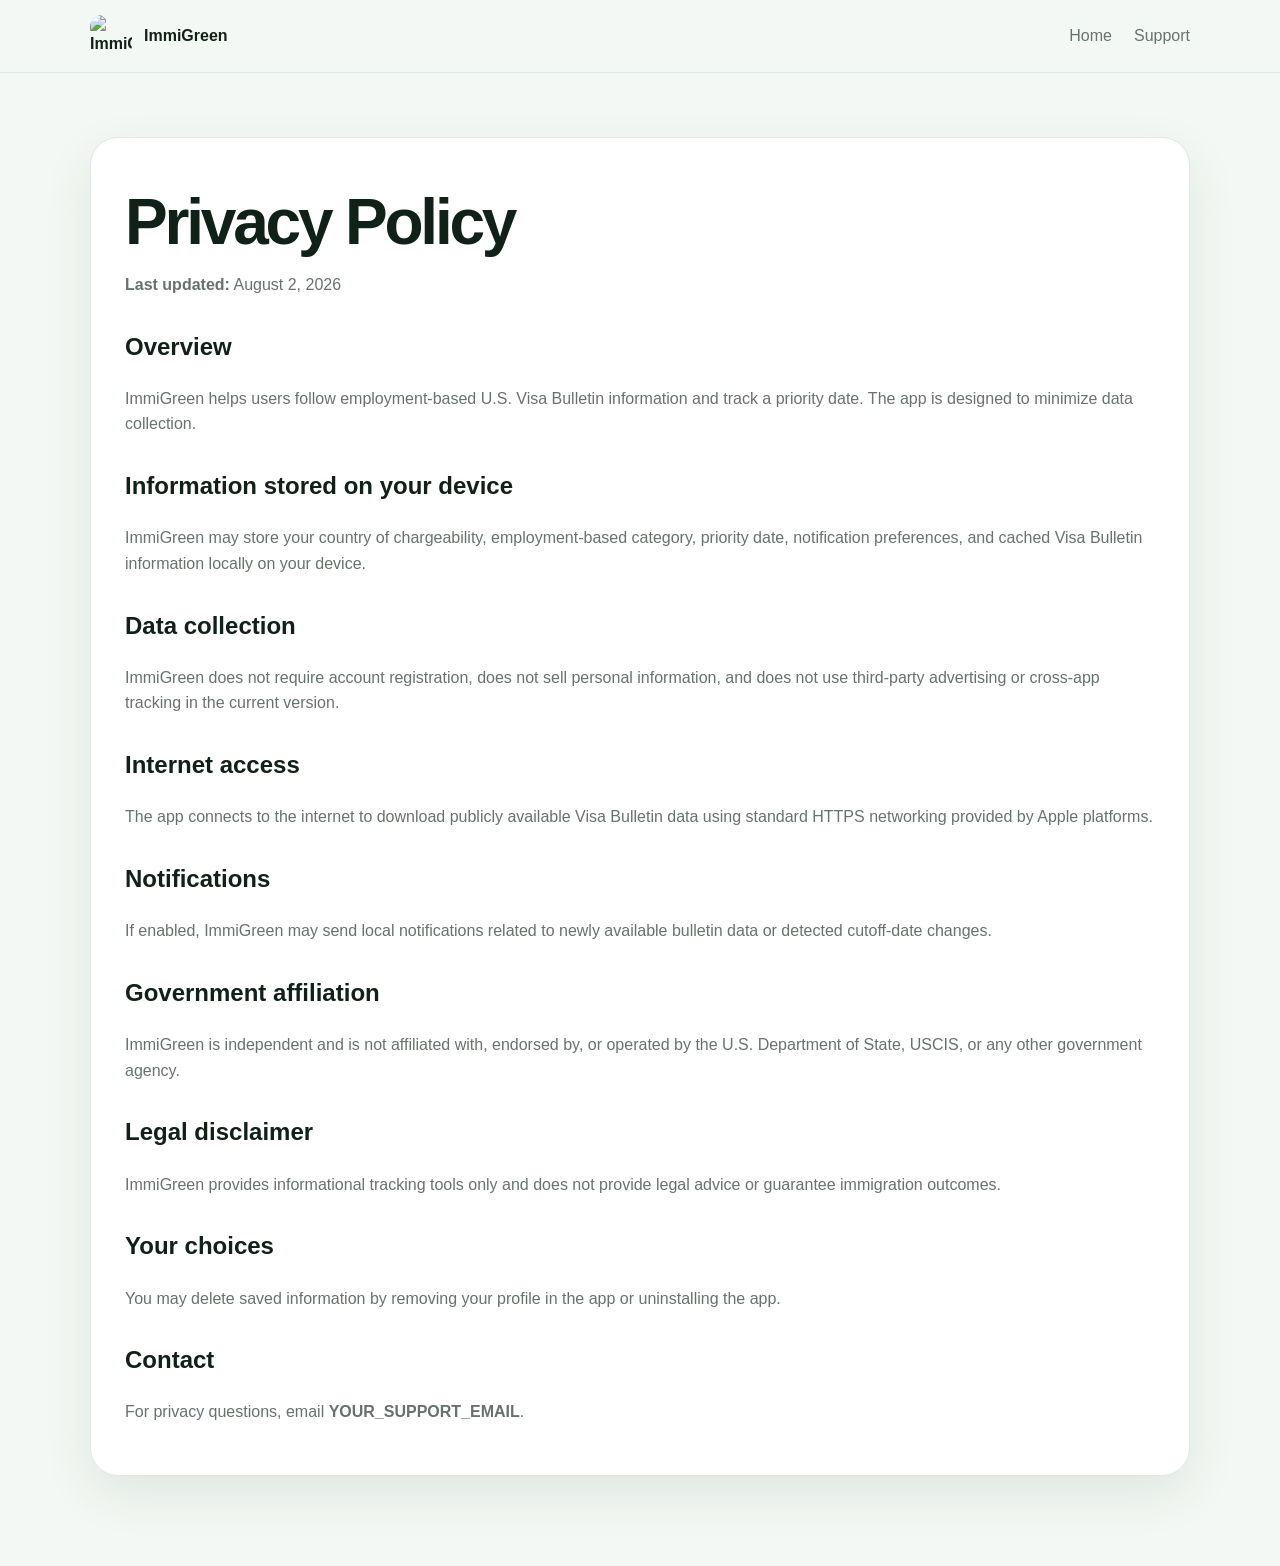
==== privacy.html @ d32b67b3 "Add files via upload" ====
<!doctype html><html lang="en"><head><meta charset="utf-8"><meta name="viewport" content="width=device-width,initial-scale=1">
<title>Privacy Policy — ImmiGreen</title><link rel="icon" href="assets/immigreen-logo.png"><link rel="stylesheet" href="styles.css"></head><body>
<nav><div class="container nav"><a class="brand" href="index.html"><img src="assets/immigreen-logo.png" alt="ImmiGreen logo">ImmiGreen</a><div class="links"><a href="index.html">Home</a><a href="support.html">Support</a></div></div></nav>
<main class="legal"><div class="container"><article><h1>Privacy Policy</h1><p><strong>Last updated:</strong> August 2, 2026</p>
<h2>Overview</h2><p>ImmiGreen helps users follow employment-based U.S. Visa Bulletin information and track a priority date. The app is designed to minimize data collection.</p>
<h2>Information stored on your device</h2><p>ImmiGreen may store your country of chargeability, employment-based category, priority date, notification preferences, and cached Visa Bulletin information locally on your device.</p>
<h2>Data collection</h2><p>ImmiGreen does not require account registration, does not sell personal information, and does not use third-party advertising or cross-app tracking in the current version.</p>
<h2>Internet access</h2><p>The app connects to the internet to download publicly available Visa Bulletin data using standard HTTPS networking provided by Apple platforms.</p>
<h2>Notifications</h2><p>If enabled, ImmiGreen may send local notifications related to newly available bulletin data or detected cutoff-date changes.</p>
<h2>Government affiliation</h2><p>ImmiGreen is independent and is not affiliated with, endorsed by, or operated by the U.S. Department of State, USCIS, or any other government agency.</p>
<h2>Legal disclaimer</h2><p>ImmiGreen provides informational tracking tools only and does not provide legal advice or guarantee immigration outcomes.</p>
<h2>Your choices</h2><p>You may delete saved information by removing your profile in the app or uninstalling the app.</p>
<h2>Contact</h2><p>For privacy questions, email <strong>YOUR_SUPPORT_EMAIL</strong>.</p></article></div></main></body></html>
---- styles.css ----
body{margin:0;font-family:-apple-system,BlinkMacSystemFont,"Segoe UI",sans-serif;background:#f4f8f4;color:#102118;line-height:1.6}
a{text-decoration:none;color:inherit}.container{width:min(1100px,calc(100% - 32px));margin:auto}
nav{position:sticky;top:0;background:rgba(244,248,244,.9);backdrop-filter:blur(16px);border-bottom:1px solid #dfe8e2;z-index:5}
.nav{display:flex;justify-content:space-between;align-items:center;min-height:72px}.brand{display:flex;gap:12px;align-items:center;font-weight:800}
.brand img{width:42px;height:42px;border-radius:12px}.links{display:flex;gap:22px;align-items:center;color:#66736c}
.btn{display:inline-block;padding:13px 20px;border-radius:999px;font-weight:700}.primary{background:#0f6b4f;color:#fff}.secondary{background:#fff;border:1px solid #dfe8e2}
.hero{padding:80px 0}.grid{display:grid;grid-template-columns:1.1fr .9fr;gap:48px;align-items:center}
h1{font-size:clamp(3rem,7vw,5.7rem);line-height:1;letter-spacing:-.05em;margin:18px 0}.lead{font-size:1.2rem;color:#66736c}
.logo-card,.card,article{background:#fff;border:1px solid #dfe8e2;border-radius:28px;box-shadow:0 18px 50px rgba(15,50,35,.09)}
.logo-card{padding:24px}.logo-card img{width:100%;border-radius:24px;display:block}
.section{padding:64px 0}.section h2{font-size:clamp(2rem,5vw,3.2rem);margin:0 0 12px}.muted{color:#66736c}
.features{display:grid;grid-template-columns:repeat(3,1fr);gap:20px}.card{padding:24px}.icon{width:48px;height:48px;border-radius:14px;background:#e6f5ec;display:grid;place-items:center;color:#0f6b4f;font-size:1.4rem;margin-bottom:16px}
.cta{padding:70px 0 90px}.cta-box{background:linear-gradient(135deg,#0b4f3d,#159a67);color:#fff;border-radius:30px;padding:44px;text-align:center}
footer{border-top:1px solid #dfe8e2;padding:28px 0;color:#66736c}.footer{display:flex;justify-content:space-between;gap:20px;flex-wrap:wrap}
.legal{padding:64px 0 90px}.legal article{padding:34px}.legal h1{font-size:clamp(2.5rem,5vw,4rem)}.legal h2{margin-top:30px}.legal p,.legal li{color:#66736c}
@media(max-width:820px){.grid,.features{grid-template-columns:1fr}.links a:not(.btn){display:none}.hero{padding-top:50px}}
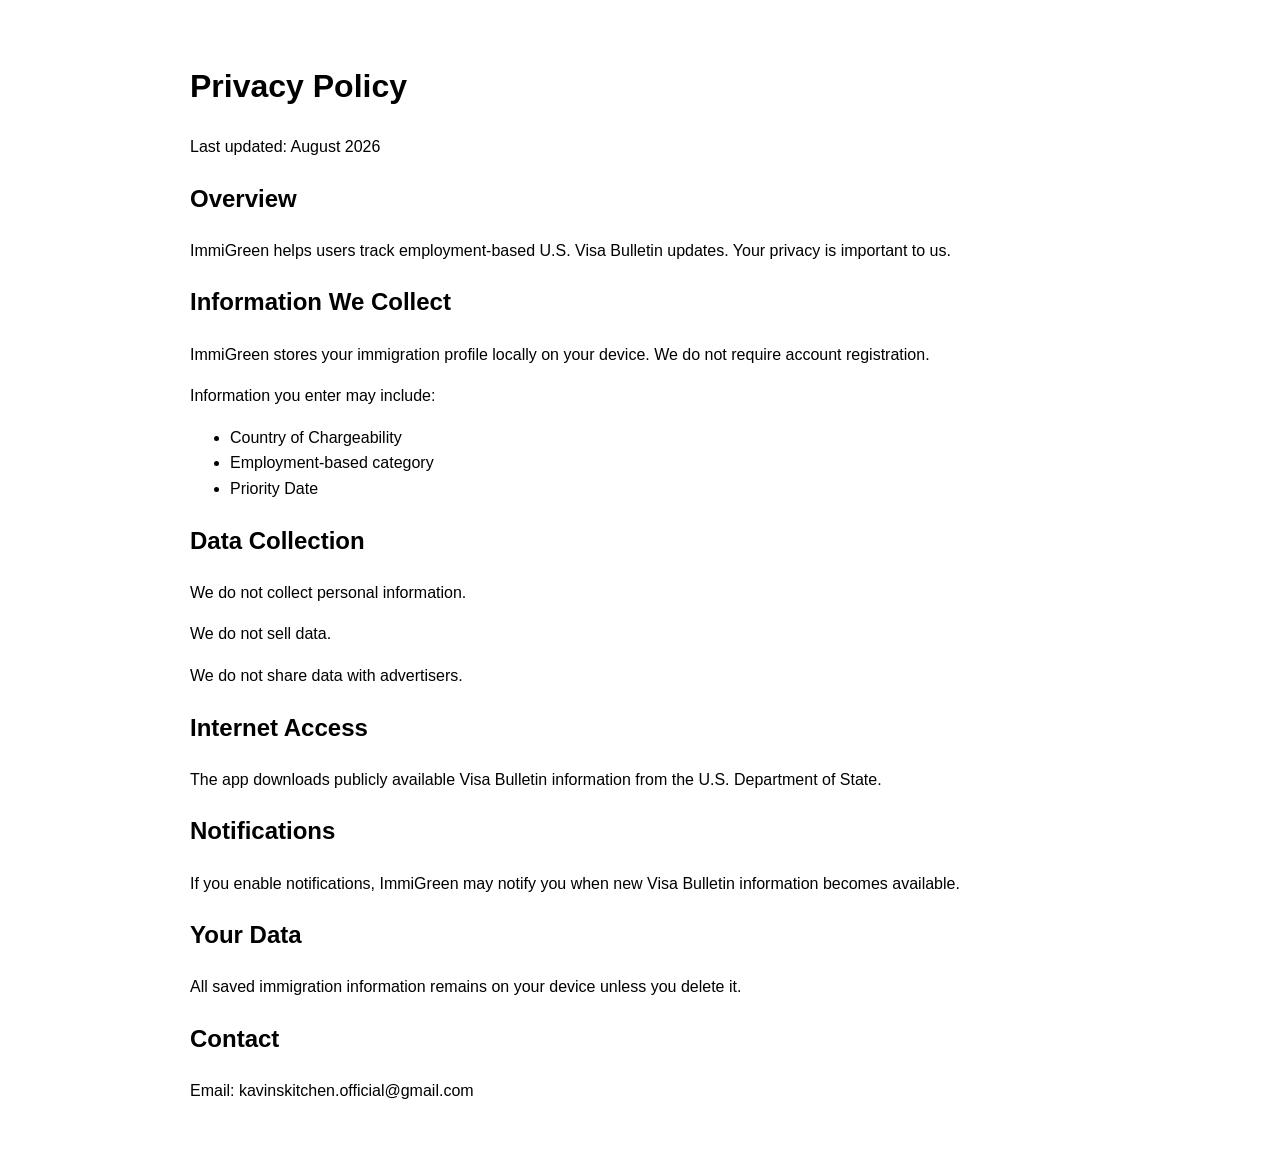
==== commit 470dbcb8: "Fixed the filename and Copyrights footer" ====
--- a/privacy.html
+++ b/privacy.html
@@ -1,13 +1,76 @@
-<!doctype html><html lang="en"><head><meta charset="utf-8"><meta name="viewport" content="width=device-width,initial-scale=1">
-<title>Privacy Policy — ImmiGreen</title><link rel="icon" href="assets/immigreen-logo.png"><link rel="stylesheet" href="styles.css"></head><body>
-<nav><div class="container nav"><a class="brand" href="index.html"><img src="assets/immigreen-logo.png" alt="ImmiGreen logo">ImmiGreen</a><div class="links"><a href="index.html">Home</a><a href="support.html">Support</a></div></div></nav>
-<main class="legal"><div class="container"><article><h1>Privacy Policy</h1><p><strong>Last updated:</strong> August 2, 2026</p>
-<h2>Overview</h2><p>ImmiGreen helps users follow employment-based U.S. Visa Bulletin information and track a priority date. The app is designed to minimize data collection.</p>
-<h2>Information stored on your device</h2><p>ImmiGreen may store your country of chargeability, employment-based category, priority date, notification preferences, and cached Visa Bulletin information locally on your device.</p>
-<h2>Data collection</h2><p>ImmiGreen does not require account registration, does not sell personal information, and does not use third-party advertising or cross-app tracking in the current version.</p>
-<h2>Internet access</h2><p>The app connects to the internet to download publicly available Visa Bulletin data using standard HTTPS networking provided by Apple platforms.</p>
-<h2>Notifications</h2><p>If enabled, ImmiGreen may send local notifications related to newly available bulletin data or detected cutoff-date changes.</p>
-<h2>Government affiliation</h2><p>ImmiGreen is independent and is not affiliated with, endorsed by, or operated by the U.S. Department of State, USCIS, or any other government agency.</p>
-<h2>Legal disclaimer</h2><p>ImmiGreen provides informational tracking tools only and does not provide legal advice or guarantee immigration outcomes.</p>
-<h2>Your choices</h2><p>You may delete saved information by removing your profile in the app or uninstalling the app.</p>
-<h2>Contact</h2><p>For privacy questions, email <strong>YOUR_SUPPORT_EMAIL</strong>.</p></article></div></main></body></html>+<!DOCTYPE html>
+<html>
+<head>
+<meta charset="utf-8">
+<title>ImmiGreen Privacy Policy</title>
+</head>
+
+<body style="font-family:Arial;max-width:900px;margin:auto;padding:40px;line-height:1.6;">
+
+<h1>Privacy Policy</h1>
+
+<p>Last updated: August 2026</p>
+
+<h2>Overview</h2>
+
+<p>
+ImmiGreen helps users track employment-based U.S. Visa Bulletin updates.
+Your privacy is important to us.
+</p>
+
+<h2>Information We Collect</h2>
+
+<p>
+ImmiGreen stores your immigration profile locally on your device.
+We do not require account registration.
+</p>
+
+<p>Information you enter may include:</p>
+
+<ul>
+<li>Country of Chargeability</li>
+<li>Employment-based category</li>
+<li>Priority Date</li>
+</ul>
+
+<h2>Data Collection</h2>
+
+<p>
+We do not collect personal information.
+</p>
+
+<p>
+We do not sell data.
+</p>
+
+<p>
+We do not share data with advertisers.
+</p>
+
+<h2>Internet Access</h2>
+
+<p>
+The app downloads publicly available Visa Bulletin information from the U.S. Department of State.
+</p>
+
+<h2>Notifications</h2>
+
+<p>
+If you enable notifications, ImmiGreen may notify you when new Visa Bulletin information becomes available.
+</p>
+
+<h2>Your Data</h2>
+
+<p>
+All saved immigration information remains on your device unless you delete it.
+</p>
+
+<h2>Contact</h2>
+
+<p>
+Email:
+kavinskitchen.official@gmail.com
+</p>
+
+</body>
+</html>
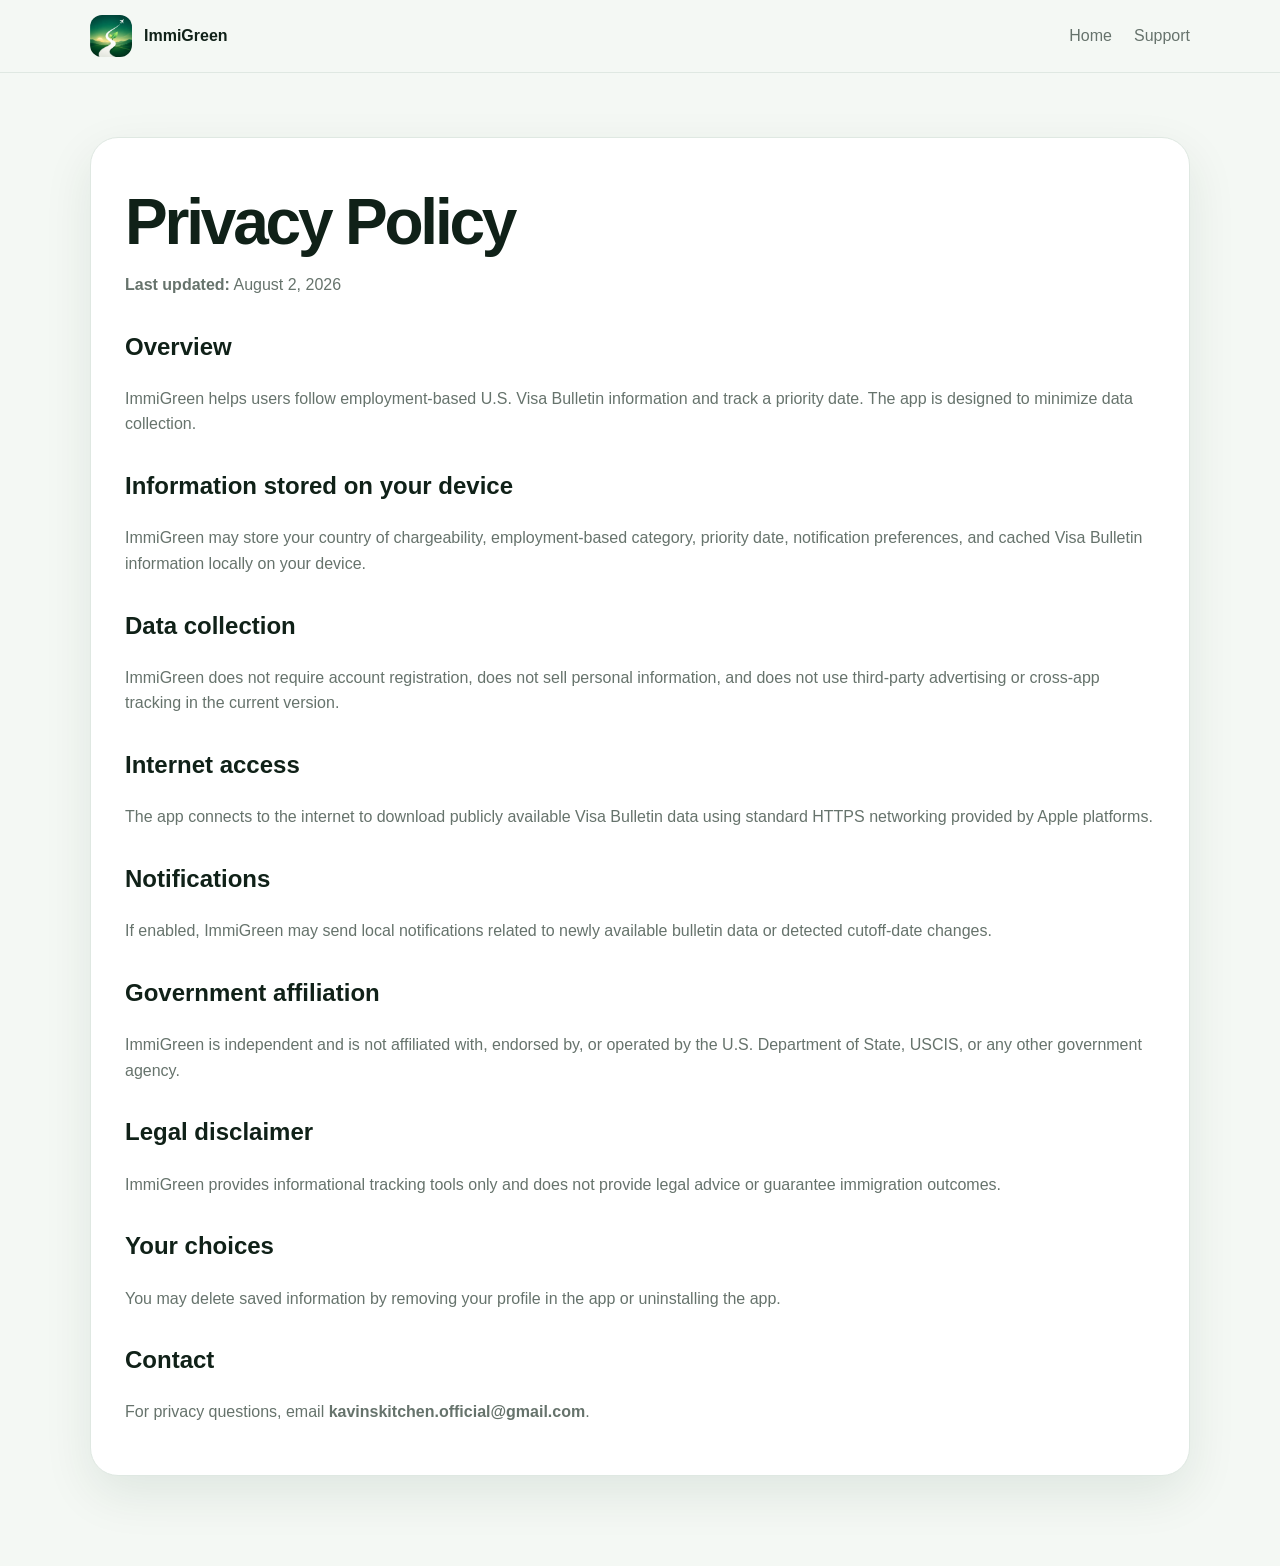
==== commit 4013772d: "Fixed heard and footer for privacy and support page." ====
--- a/privacy.html
+++ b/privacy.html
@@ -1,76 +1,13 @@
-<!DOCTYPE html>
-<html>
-<head>
-<meta charset="utf-8">
-<title>ImmiGreen Privacy Policy</title>
-</head>
-
-<body style="font-family:Arial;max-width:900px;margin:auto;padding:40px;line-height:1.6;">
-
-<h1>Privacy Policy</h1>
-
-<p>Last updated: August 2026</p>
-
-<h2>Overview</h2>
-
-<p>
-ImmiGreen helps users track employment-based U.S. Visa Bulletin updates.
-Your privacy is important to us.
-</p>
-
-<h2>Information We Collect</h2>
-
-<p>
-ImmiGreen stores your immigration profile locally on your device.
-We do not require account registration.
-</p>
-
-<p>Information you enter may include:</p>
-
-<ul>
-<li>Country of Chargeability</li>
-<li>Employment-based category</li>
-<li>Priority Date</li>
-</ul>
-
-<h2>Data Collection</h2>
-
-<p>
-We do not collect personal information.
-</p>
-
-<p>
-We do not sell data.
-</p>
-
-<p>
-We do not share data with advertisers.
-</p>
-
-<h2>Internet Access</h2>
-
-<p>
-The app downloads publicly available Visa Bulletin information from the U.S. Department of State.
-</p>
-
-<h2>Notifications</h2>
-
-<p>
-If you enable notifications, ImmiGreen may notify you when new Visa Bulletin information becomes available.
-</p>
-
-<h2>Your Data</h2>
-
-<p>
-All saved immigration information remains on your device unless you delete it.
-</p>
-
-<h2>Contact</h2>
-
-<p>
-Email:
-kavinskitchen.official@gmail.com
-</p>
-
-</body>
-</html>
+<!doctype html><html lang="en"><head><meta charset="utf-8"><meta name="viewport" content="width=device-width,initial-scale=1">
+<title>Privacy Policy — ImmiGreen</title><link rel="icon" href="assets/immigreen-logo.png"><link rel="stylesheet" href="styles.css"></head><body>
+<nav><div class="container nav"><a class="brand" href="index.html"><img src="assets/immigreen-logo.png" alt="ImmiGreen logo">ImmiGreen</a><div class="links"><a href="index.html">Home</a><a href="support.html">Support</a></div></div></nav>
+<main class="legal"><div class="container"><article><h1>Privacy Policy</h1><p><strong>Last updated:</strong> August 2, 2026</p>
+<h2>Overview</h2><p>ImmiGreen helps users follow employment-based U.S. Visa Bulletin information and track a priority date. The app is designed to minimize data collection.</p>
+<h2>Information stored on your device</h2><p>ImmiGreen may store your country of chargeability, employment-based category, priority date, notification preferences, and cached Visa Bulletin information locally on your device.</p>
+<h2>Data collection</h2><p>ImmiGreen does not require account registration, does not sell personal information, and does not use third-party advertising or cross-app tracking in the current version.</p>
+<h2>Internet access</h2><p>The app connects to the internet to download publicly available Visa Bulletin data using standard HTTPS networking provided by Apple platforms.</p>
+<h2>Notifications</h2><p>If enabled, ImmiGreen may send local notifications related to newly available bulletin data or detected cutoff-date changes.</p>
+<h2>Government affiliation</h2><p>ImmiGreen is independent and is not affiliated with, endorsed by, or operated by the U.S. Department of State, USCIS, or any other government agency.</p>
+<h2>Legal disclaimer</h2><p>ImmiGreen provides informational tracking tools only and does not provide legal advice or guarantee immigration outcomes.</p>
+<h2>Your choices</h2><p>You may delete saved information by removing your profile in the app or uninstalling the app.</p>
+<h2>Contact</h2><p>For privacy questions, email <strong>kavinskitchen.official@gmail.com</strong>.</p></article></div></main></body></html>
--- a/styles.css
+++ b/styles.css
@@ -0,0 +1,16 @@
+body{margin:0;font-family:-apple-system,BlinkMacSystemFont,"Segoe UI",sans-serif;background:#f4f8f4;color:#102118;line-height:1.6}
+a{text-decoration:none;color:inherit}.container{width:min(1100px,calc(100% - 32px));margin:auto}
+nav{position:sticky;top:0;background:rgba(244,248,244,.9);backdrop-filter:blur(16px);border-bottom:1px solid #dfe8e2;z-index:5}
+.nav{display:flex;justify-content:space-between;align-items:center;min-height:72px}.brand{display:flex;gap:12px;align-items:center;font-weight:800}
+.brand img{width:42px;height:42px;border-radius:12px}.links{display:flex;gap:22px;align-items:center;color:#66736c}
+.btn{display:inline-block;padding:13px 20px;border-radius:999px;font-weight:700}.primary{background:#0f6b4f;color:#fff}.secondary{background:#fff;border:1px solid #dfe8e2}
+.hero{padding:80px 0}.grid{display:grid;grid-template-columns:1.1fr .9fr;gap:48px;align-items:center}
+h1{font-size:clamp(3rem,7vw,5.7rem);line-height:1;letter-spacing:-.05em;margin:18px 0}.lead{font-size:1.2rem;color:#66736c}
+.logo-card,.card,article{background:#fff;border:1px solid #dfe8e2;border-radius:28px;box-shadow:0 18px 50px rgba(15,50,35,.09)}
+.logo-card{padding:24px}.logo-card img{width:100%;border-radius:24px;display:block}
+.section{padding:64px 0}.section h2{font-size:clamp(2rem,5vw,3.2rem);margin:0 0 12px}.muted{color:#66736c}
+.features{display:grid;grid-template-columns:repeat(3,1fr);gap:20px}.card{padding:24px}.icon{width:48px;height:48px;border-radius:14px;background:#e6f5ec;display:grid;place-items:center;color:#0f6b4f;font-size:1.4rem;margin-bottom:16px}
+.cta{padding:70px 0 90px}.cta-box{background:linear-gradient(135deg,#0b4f3d,#159a67);color:#fff;border-radius:30px;padding:44px;text-align:center}
+footer{border-top:1px solid #dfe8e2;padding:28px 0;color:#66736c}.footer{display:flex;justify-content:space-between;gap:20px;flex-wrap:wrap}
+.legal{padding:64px 0 90px}.legal article{padding:34px}.legal h1{font-size:clamp(2.5rem,5vw,4rem)}.legal h2{margin-top:30px}.legal p,.legal li{color:#66736c}
+@media(max-width:820px){.grid,.features{grid-template-columns:1fr}.links a:not(.btn){display:none}.hero{padding-top:50px}}
